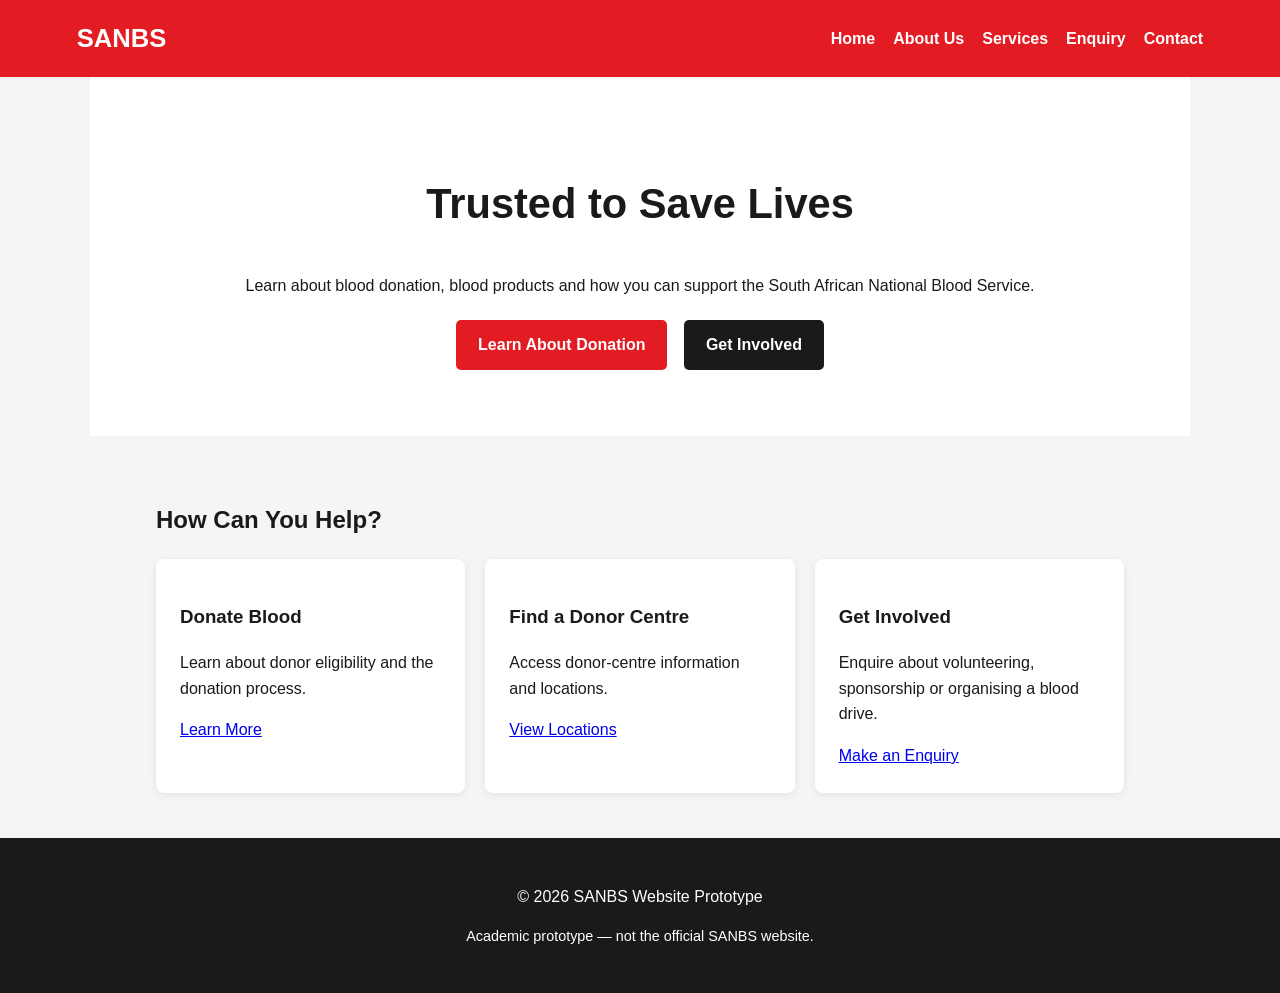
==== index.html @ 40730344 "first commit" ====
<!DOCTYPE html>
<html lang="en">
<head>
<meta charset="UTF-8">
<meta name="viewport" content="width=device-width, initial-scale=1.0">
<meta name="description" content="SANBS academic website prototype">
<title>SANBS | Home</title>
<link rel="stylesheet" href="css/style.css">
</head>
<body>
<header>
<nav aria-label="Main navigation">
<div class="logo">SANBS</div>
<ul>
<li><a href="index.html">Home</a></li>
<li><a href="about.html">About Us</a></li>
<li><a href="services.html">Services</a></li>
<li><a href="enquiry.html">Enquiry</a></li>
<li><a href="contact.html">Contact</a></li>
</ul>
</nav>
</header>
<main>
<section class="hero">
<h1>Trusted to Save Lives</h1>
<p>Learn about blood donation, blood products and how you can support the South African National Blood Service.</p>
<a class="button" href="services.html">Learn About Donation</a>
<a class="button secondary" href="enquiry.html">Get Involved</a>
</section>
<section><h2>How Can You Help?</h2><div class="cards">
<article class="card"><h3>Donate Blood</h3><p>Learn about donor eligibility and the donation process.</p><a href="services.html">Learn More</a></article>
<article class="card"><h3>Find a Donor Centre</h3><p>Access donor-centre information and locations.</p><a href="contact.html">View Locations</a></article>
<article class="card"><h3>Get Involved</h3><p>Enquire about volunteering, sponsorship or organising a blood drive.</p><a href="enquiry.html">Make an Enquiry</a></article>
</div></section>
</main>
<footer>
<p>&copy; 2026 SANBS Website Prototype</p>
<p class="small">Academic prototype — not the official SANBS website.</p>
</footer>
</body>
</html>
---- css/style.css ----
*{box-sizing:border-box}body{margin:0;font-family:Arial,sans-serif;line-height:1.6;color:#1A1A1A;background:#F5F5F5}header{background:#E31B23;color:#fff;padding:18px 6%}nav{display:flex;justify-content:space-between;align-items:center;gap:20px;flex-wrap:wrap}.logo{font-size:1.6rem;font-weight:bold}nav ul{list-style:none;display:flex;gap:18px;padding:0;margin:0;flex-wrap:wrap}nav a{color:#fff;text-decoration:none;font-weight:bold}nav a:hover{ text-decoration:underline}main{max-width:1100px;margin:auto}.hero,.page{background:#fff;padding:60px 6%}.hero{text-align:center}.hero h1{font-size:2.6rem}.page-title{background:#1A1A1A;color:#fff;padding:45px 6%}section{padding:45px 6%}.cards{display:grid;grid-template-columns:repeat(auto-fit,minmax(220px,1fr));gap:20px}.card,form{background:#fff;padding:24px;border-radius:8px;box-shadow:0 2px 8px rgba(0,0,0,.08)}.button{display:inline-block;background:#E31B23;color:#fff;padding:12px 22px;text-decoration:none;border-radius:5px;margin:6px;font-weight:bold;border:0}.secondary{background:#1A1A1A}label{display:block;font-weight:bold;margin-top:15px}input,select,textarea{width:100%;padding:12px;margin-top:6px;border:1px solid #999;border-radius:4px}textarea{min-height:140px}footer{background:#1A1A1A;color:#fff;padding:30px 6%;text-align:center}.small{font-size:.9rem}
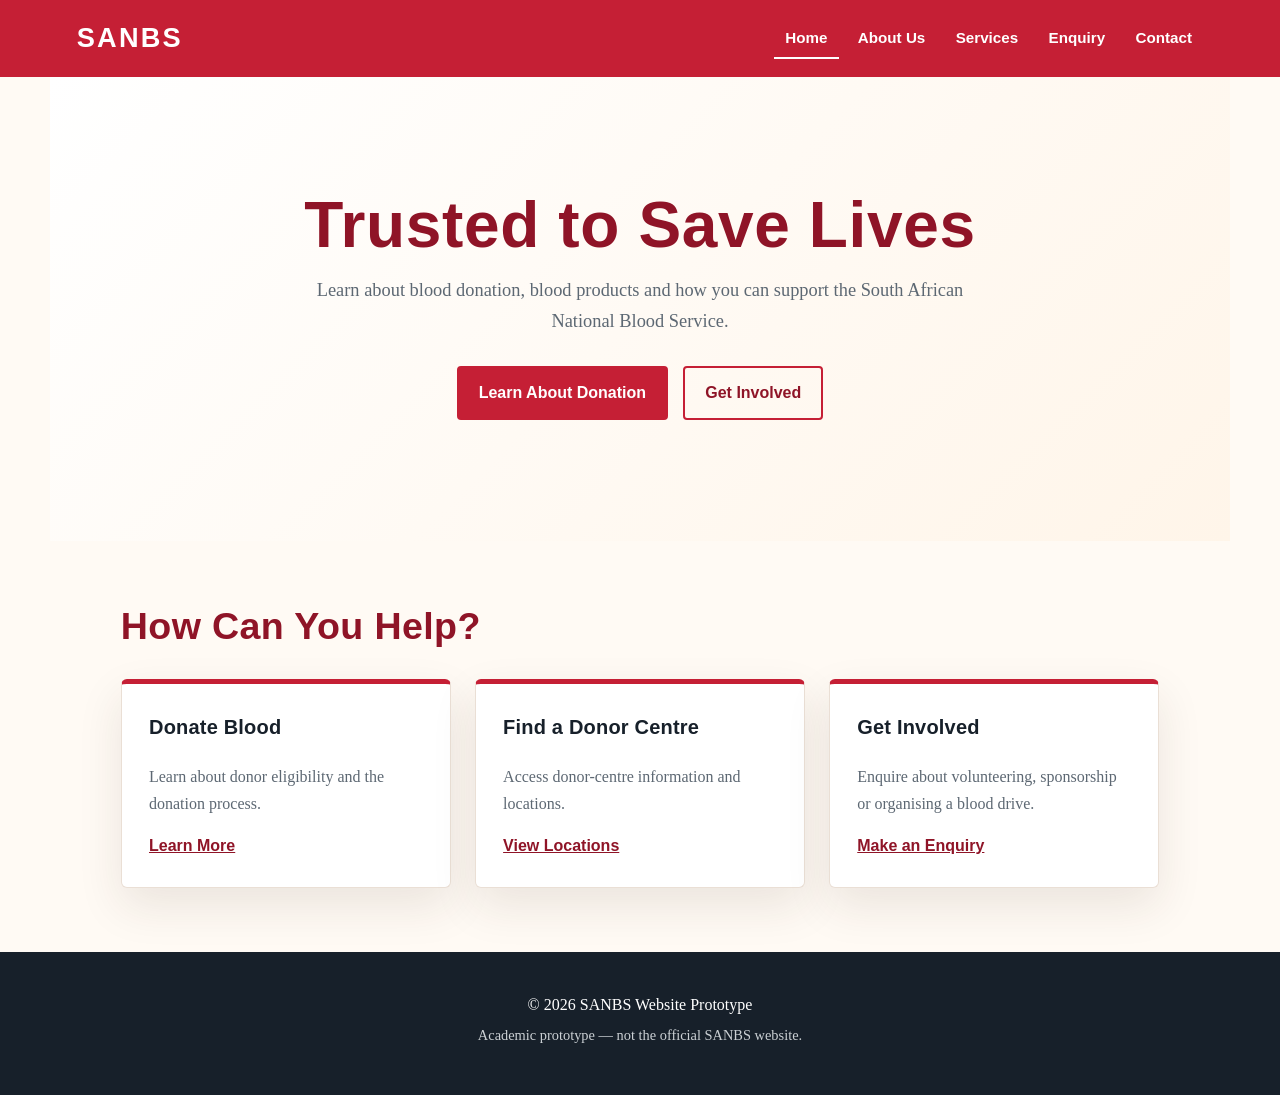
==== commit fdbf126c: "Part 2 CSS Cotent" ====
--- a/index.html
+++ b/index.html
@@ -8,11 +8,12 @@
 <link rel="stylesheet" href="css/style.css">
 </head>
 <body>
+<a class="skip-link" href="#main-content">Skip to main content</a>
 <header>
 <nav aria-label="Main navigation">
 <div class="logo">SANBS</div>
 <ul>
-<li><a href="index.html">Home</a></li>
+<li><a href="index.html" aria-current="page">Home</a></li>
 <li><a href="about.html">About Us</a></li>
 <li><a href="services.html">Services</a></li>
 <li><a href="enquiry.html">Enquiry</a></li>
@@ -20,7 +21,7 @@
 </ul>
 </nav>
 </header>
-<main>
+<main id="main-content">
 <section class="hero">
 <h1>Trusted to Save Lives</h1>
 <p>Learn about blood donation, blood products and how you can support the South African National Blood Service.</p>
--- a/css/style.css
+++ b/css/style.css
@@ -1 +1,85 @@
-*{box-sizing:border-box}body{margin:0;font-family:Arial,sans-serif;line-height:1.6;color:#1A1A1A;background:#F5F5F5}header{background:#E31B23;color:#fff;padding:18px 6%}nav{display:flex;justify-content:space-between;align-items:center;gap:20px;flex-wrap:wrap}.logo{font-size:1.6rem;font-weight:bold}nav ul{list-style:none;display:flex;gap:18px;padding:0;margin:0;flex-wrap:wrap}nav a{color:#fff;text-decoration:none;font-weight:bold}nav a:hover{ text-decoration:underline}main{max-width:1100px;margin:auto}.hero,.page{background:#fff;padding:60px 6%}.hero{text-align:center}.hero h1{font-size:2.6rem}.page-title{background:#1A1A1A;color:#fff;padding:45px 6%}section{padding:45px 6%}.cards{display:grid;grid-template-columns:repeat(auto-fit,minmax(220px,1fr));gap:20px}.card,form{background:#fff;padding:24px;border-radius:8px;box-shadow:0 2px 8px rgba(0,0,0,.08)}.button{display:inline-block;background:#E31B23;color:#fff;padding:12px 22px;text-decoration:none;border-radius:5px;margin:6px;font-weight:bold;border:0}.secondary{background:#1A1A1A}label{display:block;font-weight:bold;margin-top:15px}input,select,textarea{width:100%;padding:12px;margin-top:6px;border:1px solid #999;border-radius:4px}textarea{min-height:140px}footer{background:#1A1A1A;color:#fff;padding:30px 6%;text-align:center}.small{font-size:.9rem}+:root {
+	--red: #c51f35;
+	--red-dark: #8f1427;
+	--ink: #17202a;
+	--muted: #5d6873;
+	--cream: #fffaf4;
+	--paper: #ffffff;
+	--line: #eadfd5;
+	--focus: #ffb84d;
+	--shadow: 0 18px 45px rgba(57, 35, 26, 0.1);
+}
+
+* { box-sizing: border-box; }
+html { scroll-behavior: smooth; }
+body {
+	margin: 0;
+	background: var(--cream);
+	color: var(--ink);
+	font-family: Georgia, 'Times New Roman', serif;
+	font-size: 1rem;
+	line-height: 1.65;
+}
+
+h1, h2, h3, p { margin-top: 0; }
+h1, h2, h3, .logo { font-family: 'Trebuchet MS', Arial, sans-serif; letter-spacing: 0.01em; }
+h1 { font-size: clamp(2.4rem, 5vw, 4.6rem); line-height: 1.05; margin-bottom: 1rem; }
+h2 { color: var(--red-dark); font-size: clamp(1.7rem, 3vw, 2.35rem); line-height: 1.15; }
+h3 { font-size: 1.25rem; }
+a { color: var(--red-dark); }
+a:focus-visible, button:focus-visible, input:focus-visible, select:focus-visible, textarea:focus-visible {
+	outline: 3px solid var(--focus);
+	outline-offset: 3px;
+}
+.skip-link { background: var(--ink); color: #fff; left: 1rem; padding: 0.6rem 1rem; position: absolute; top: -4rem; z-index: 2; }
+.skip-link:focus { top: 1rem; }
+
+header { background: var(--red); color: #fff; padding: 1rem 6%; }
+nav { align-items: center; display: flex; gap: 2rem; justify-content: space-between; margin: 0 auto; max-width: 1180px; }
+.logo { color: #fff; font-size: 1.7rem; font-weight: 700; letter-spacing: 0.08em; }
+nav ul { align-items: center; display: flex; flex-wrap: wrap; gap: 0.5rem; list-style: none; margin: 0; padding: 0; }
+nav a { border-bottom: 2px solid transparent; color: #fff; display: block; font-family: 'Trebuchet MS', Arial, sans-serif; font-size: 0.95rem; font-weight: 700; padding: 0.45rem 0.7rem; text-decoration: none; }
+nav a:hover, nav a[aria-current='page'] { border-bottom-color: #fff; }
+
+main { margin: 0 auto; max-width: 1180px; }
+section { padding: 4rem 6%; }
+.hero { background: linear-gradient(135deg, #fff 0%, #fff5e9 100%); padding: clamp(4rem, 9vw, 8rem) 10%; text-align: center; }
+.hero p { color: var(--muted); font-size: 1.15rem; margin: 0 auto 1.5rem; max-width: 680px; }
+.hero h1 { color: var(--red-dark); }
+.page-title { background: var(--ink); color: #fff; padding: 4rem 6%; }
+.page-title h1 { color: #fff; margin-bottom: 0.5rem; }
+.page-title p { color: #f3ddd4; margin-bottom: 0; }
+.cards { display: grid; gap: 1.5rem; grid-template-columns: repeat(3, 1fr); }
+.card, form { background: var(--paper); border: 1px solid var(--line); border-radius: 6px; box-shadow: var(--shadow); padding: 1.7rem; }
+.card { border-top: 5px solid var(--red); }
+.card p { color: var(--muted); }
+.card a { font-family: 'Trebuchet MS', Arial, sans-serif; font-weight: 700; }
+.button { background: var(--red); border: 2px solid var(--red); border-radius: 4px; color: #fff; display: inline-block; font-family: 'Trebuchet MS', Arial, sans-serif; font-weight: 700; margin: 0.35rem; padding: 0.75rem 1.25rem; text-decoration: none; transition: background 160ms ease, transform 160ms ease; }
+.button:hover { background: var(--red-dark); border-color: var(--red-dark); transform: translateY(-2px); }
+.secondary { background: transparent; color: var(--red-dark); }
+.secondary:hover { color: #fff; }
+ol { display: grid; gap: 0.8rem; padding-left: 1.5rem; }
+li::marker { color: var(--red); font-weight: 700; }
+label { display: block; font-family: 'Trebuchet MS', Arial, sans-serif; font-weight: 700; margin-top: 1rem; }
+input, select, textarea { background: #fffdfa; border: 1px solid #bcaea4; border-radius: 4px; font: inherit; margin-top: 0.35rem; padding: 0.75rem; width: 100%; }
+textarea { min-height: 9rem; resize: vertical; }
+form .button { cursor: pointer; margin: 1.5rem 0 0; }
+footer { background: var(--ink); color: #fff; padding: 2.5rem 6%; text-align: center; }
+footer p { margin-bottom: 0.4rem; }
+.small { color: #cbd0d4; font-size: 0.9rem; }
+
+@media (max-width: 760px) {
+	header { padding: 1rem 5%; }
+	nav { align-items: flex-start; flex-direction: column; gap: 0.7rem; }
+	nav ul { gap: 0.2rem; }
+	nav a { padding: 0.35rem 0.5rem; }
+	section { padding: 3rem 5%; }
+	.hero { padding: 4.5rem 7%; }
+	.cards { grid-template-columns: 1fr; }
+	.page-title { padding: 3rem 5%; }
+}
+
+@media (prefers-reduced-motion: reduce) {
+	html { scroll-behavior: auto; }
+	.button { transition: none; }
+}
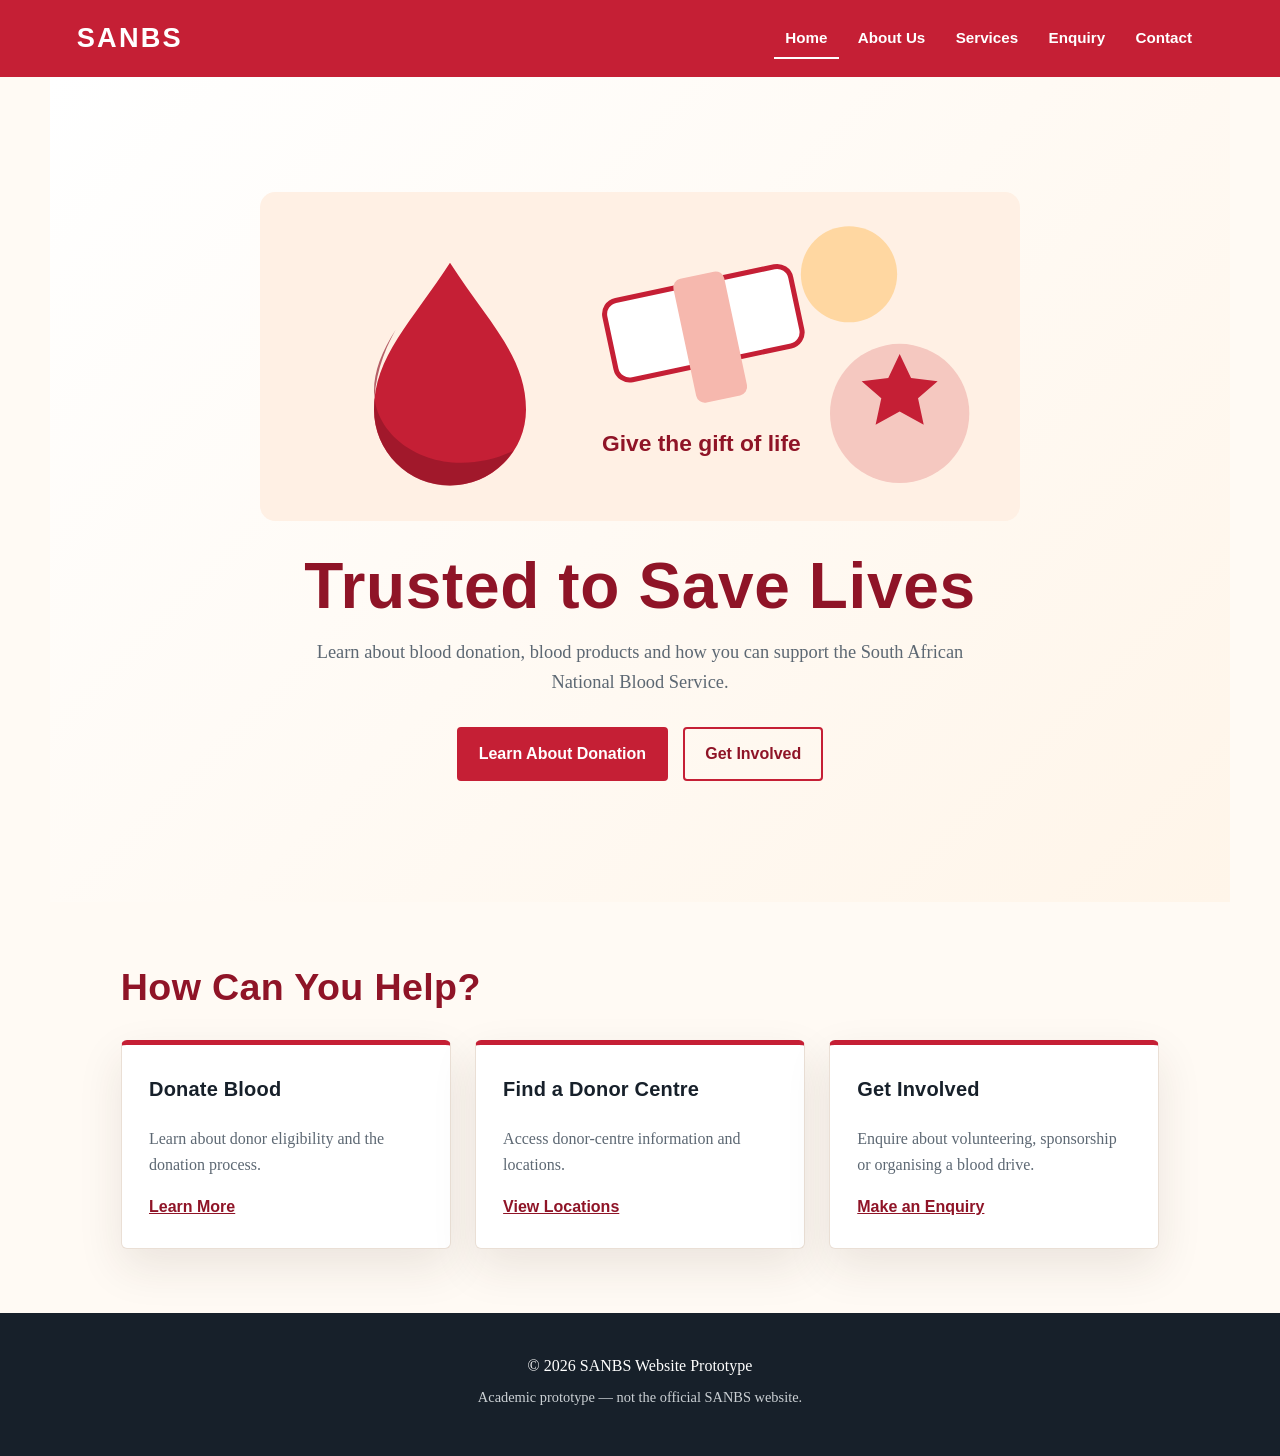
==== commit a5410dea: "CSS updates for responsive hero image and text alignment" ====
--- a/index.html
+++ b/index.html
@@ -23,6 +23,10 @@
 </header>
 <main id="main-content">
 <section class="hero">
+<picture class="hero-image">
+<source media="(max-width: 760px)" srcset="images/hero-blood-mobile.svg 700w" sizes="92vw">
+<img src="images/hero-blood-wide.svg" srcset="images/hero-blood-mobile.svg 700w, images/hero-blood-wide.svg 1200w" sizes="(max-width: 760px) 92vw, 760px" width="1200" height="520" alt="Illustration of a blood drop, bandage and heart symbol">
+</picture>
 <h1>Trusted to Save Lives</h1>
 <p>Learn about blood donation, blood products and how you can support the South African National Blood Service.</p>
 <a class="button" href="services.html">Learn About Donation</a>
--- a/css/style.css
+++ b/css/style.css
@@ -44,6 +44,8 @@
 main { margin: 0 auto; max-width: 1180px; }
 section { padding: 4rem 6%; }
 .hero { background: linear-gradient(135deg, #fff 0%, #fff5e9 100%); padding: clamp(4rem, 9vw, 8rem) 10%; text-align: center; }
+.hero-image { display: block; margin: 0 auto 2rem; max-width: 760px; }
+.hero-image img { border-radius: 12px; display: block; height: auto; width: 100%; }
 .hero p { color: var(--muted); font-size: 1.15rem; margin: 0 auto 1.5rem; max-width: 680px; }
 .hero h1 { color: var(--red-dark); }
 .page-title { background: var(--ink); color: #fff; padding: 4rem 6%; }
@@ -56,6 +58,7 @@
 .card a { font-family: 'Trebuchet MS', Arial, sans-serif; font-weight: 700; }
 .button { background: var(--red); border: 2px solid var(--red); border-radius: 4px; color: #fff; display: inline-block; font-family: 'Trebuchet MS', Arial, sans-serif; font-weight: 700; margin: 0.35rem; padding: 0.75rem 1.25rem; text-decoration: none; transition: background 160ms ease, transform 160ms ease; }
 .button:hover { background: var(--red-dark); border-color: var(--red-dark); transform: translateY(-2px); }
+.button:active { transform: translateY(0); }
 .secondary { background: transparent; color: var(--red-dark); }
 .secondary:hover { color: #fff; }
 ol { display: grid; gap: 0.8rem; padding-left: 1.5rem; }
@@ -79,6 +82,12 @@
 	.page-title { padding: 3rem 5%; }
 }
 
+@media (min-width: 761px) and (max-width: 1024px) {
+	section { padding-left: 5%; padding-right: 5%; }
+	.hero { padding-left: 7%; padding-right: 7%; }
+	.cards { grid-template-columns: repeat(2, 1fr); }
+}
+
 @media (prefers-reduced-motion: reduce) {
 	html { scroll-behavior: auto; }
 	.button { transition: none; }
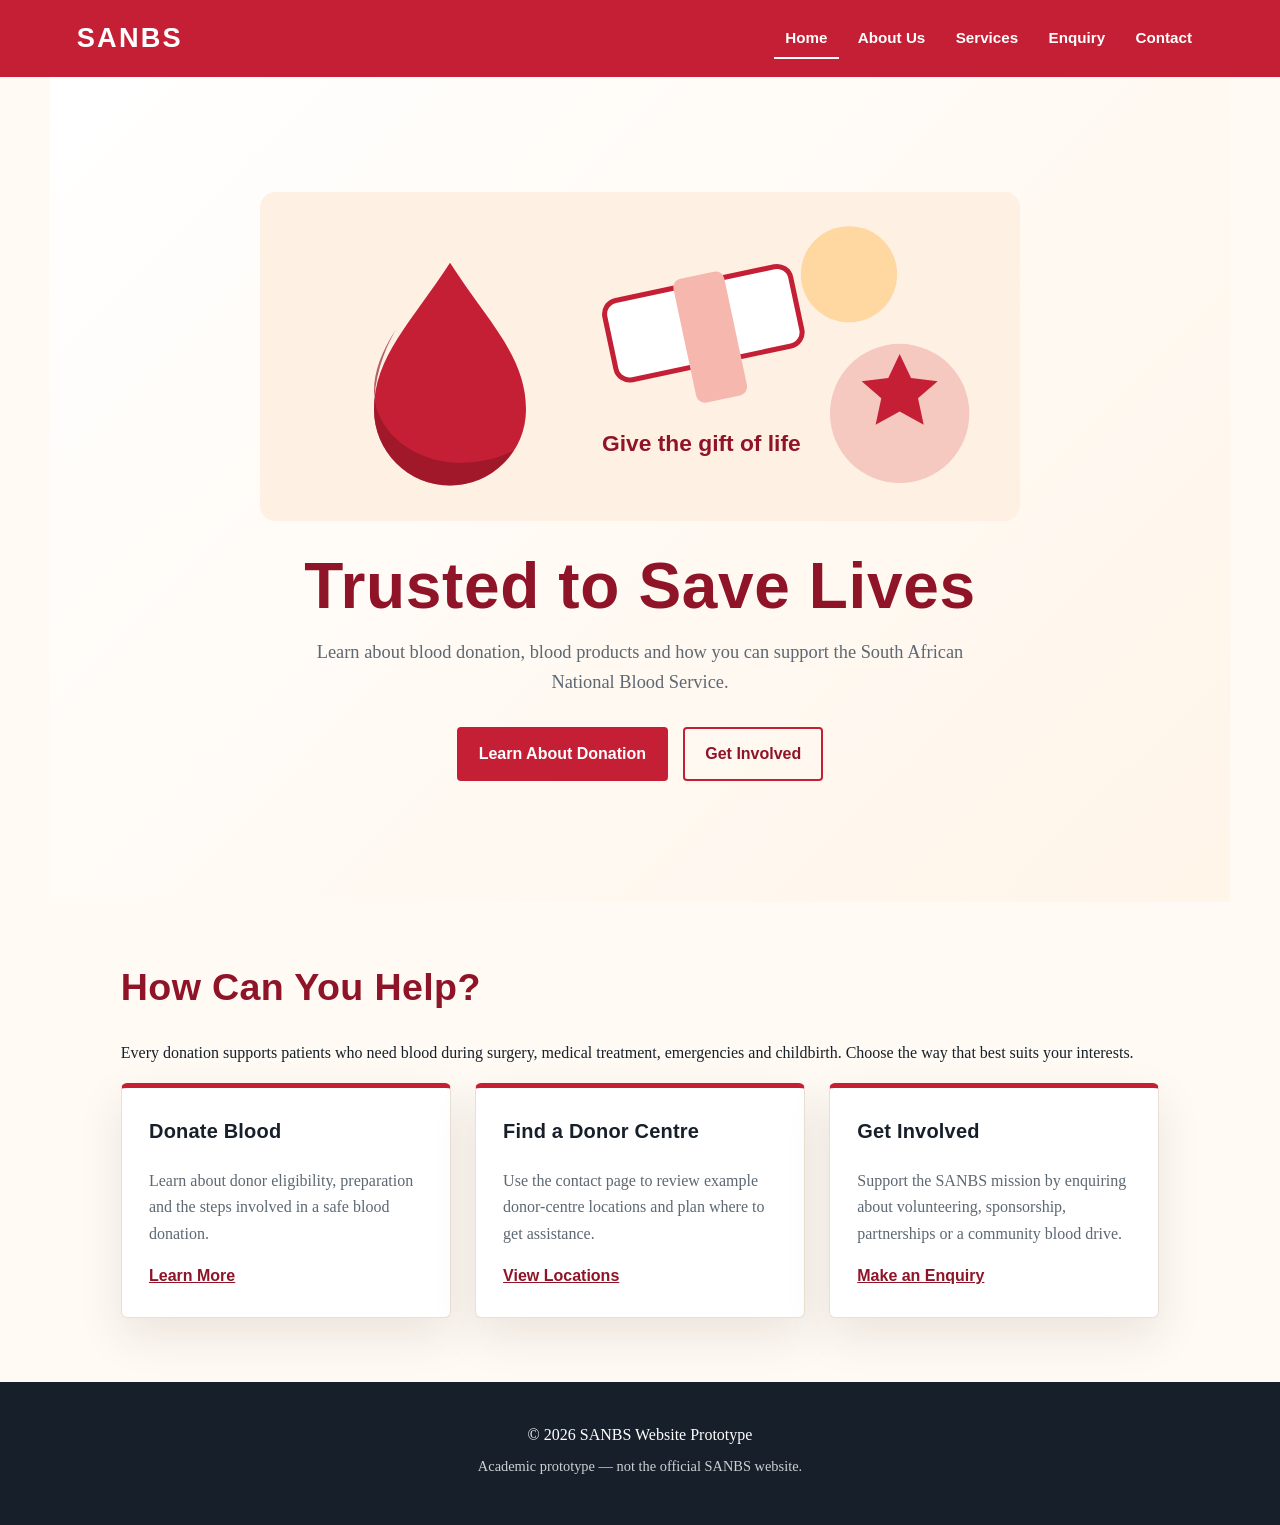
==== commit 0890845c: "Added a responsive hero image and a new section on the homepage that provides information on how use" ====
--- a/index.html
+++ b/index.html
@@ -32,11 +32,15 @@
 <a class="button" href="services.html">Learn About Donation</a>
 <a class="button secondary" href="enquiry.html">Get Involved</a>
 </section>
-<section><h2>How Can You Help?</h2><div class="cards">
-<article class="card"><h3>Donate Blood</h3><p>Learn about donor eligibility and the donation process.</p><a href="services.html">Learn More</a></article>
-<article class="card"><h3>Find a Donor Centre</h3><p>Access donor-centre information and locations.</p><a href="contact.html">View Locations</a></article>
-<article class="card"><h3>Get Involved</h3><p>Enquire about volunteering, sponsorship or organising a blood drive.</p><a href="enquiry.html">Make an Enquiry</a></article>
-</div></section>
+<section aria-labelledby="help-heading">
+<h2 id="help-heading">How Can You Help?</h2>
+<p>Every donation supports patients who need blood during surgery, medical treatment, emergencies and childbirth. Choose the way that best suits your interests.</p>
+<div class="cards">
+<article class="card"><h3>Donate Blood</h3><p>Learn about donor eligibility, preparation and the steps involved in a safe blood donation.</p><a href="services.html">Learn More</a></article>
+<article class="card"><h3>Find a Donor Centre</h3><p>Use the contact page to review example donor-centre locations and plan where to get assistance.</p><a href="contact.html">View Locations</a></article>
+<article class="card"><h3>Get Involved</h3><p>Support the SANBS mission by enquiring about volunteering, sponsorship, partnerships or a community blood drive.</p><a href="enquiry.html">Make an Enquiry</a></article>
+</div>
+</section>
 </main>
 <footer>
 <p>&copy; 2026 SANBS Website Prototype</p>
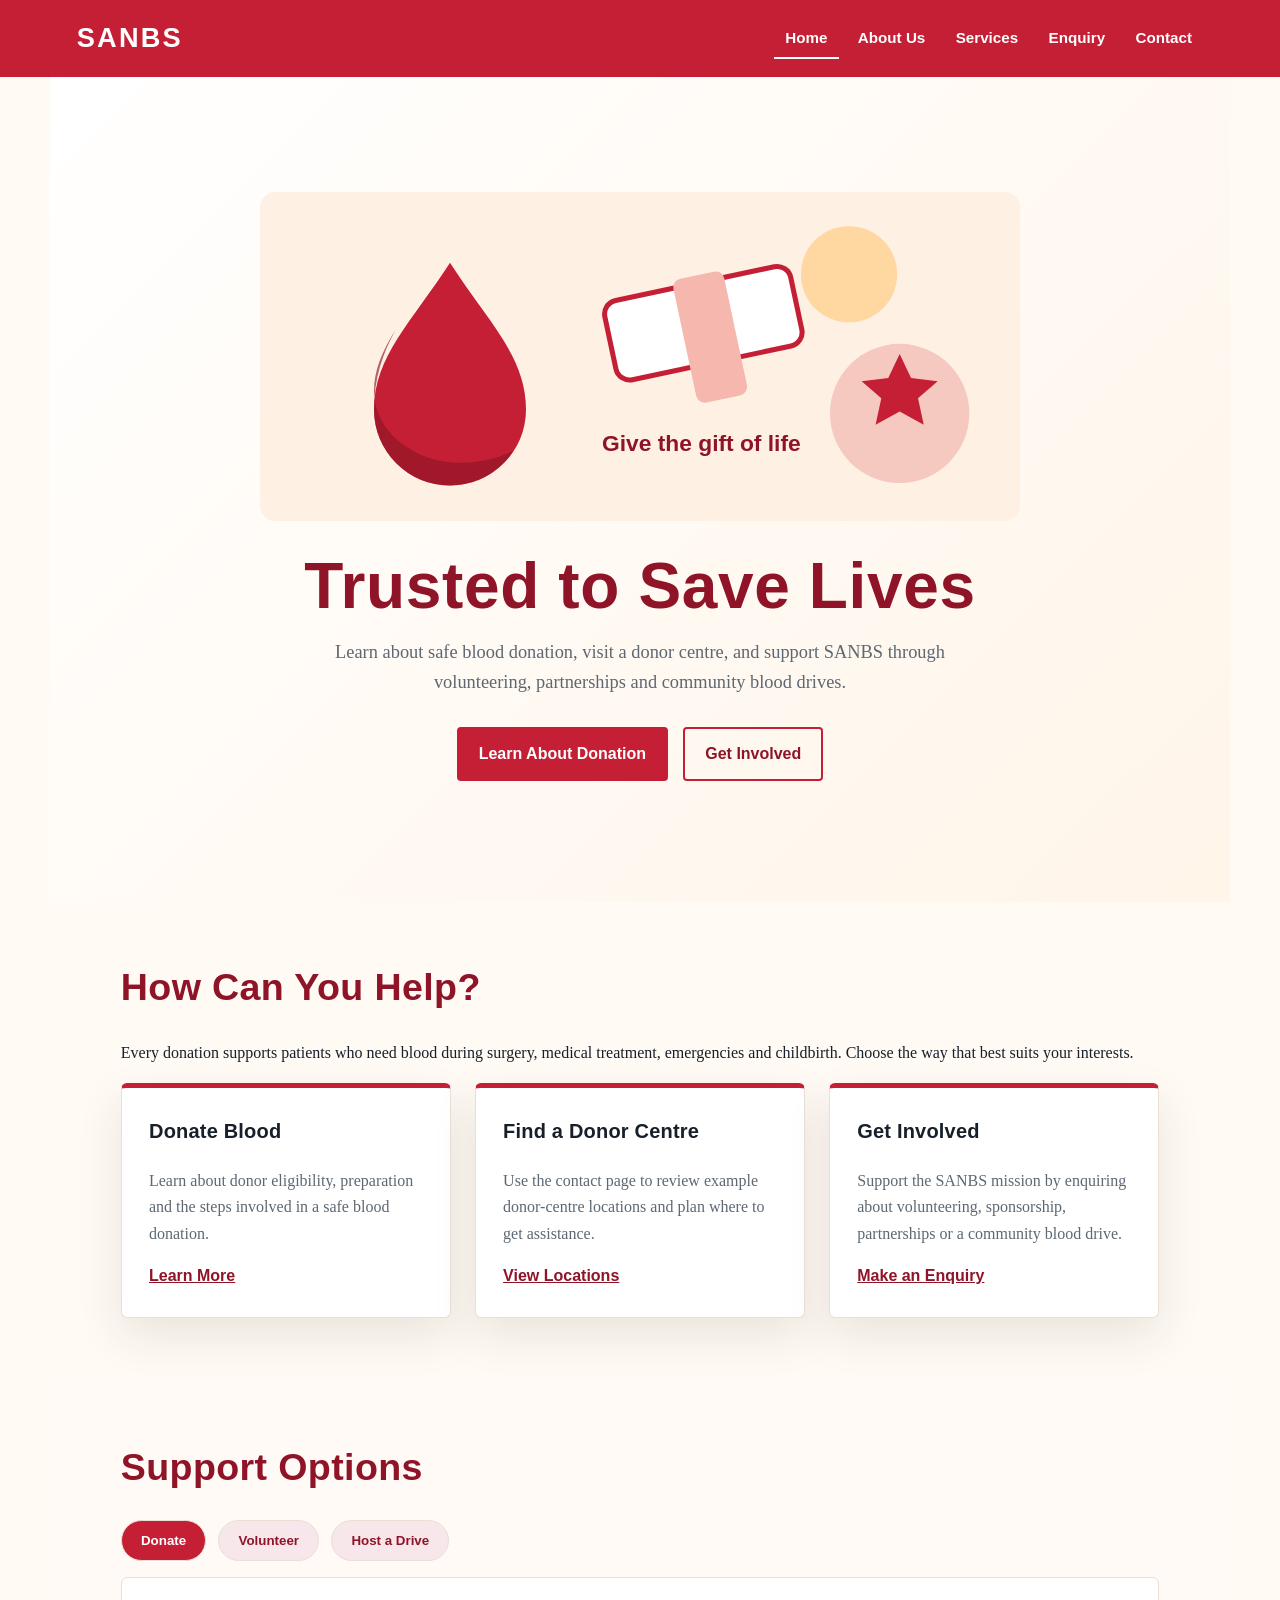
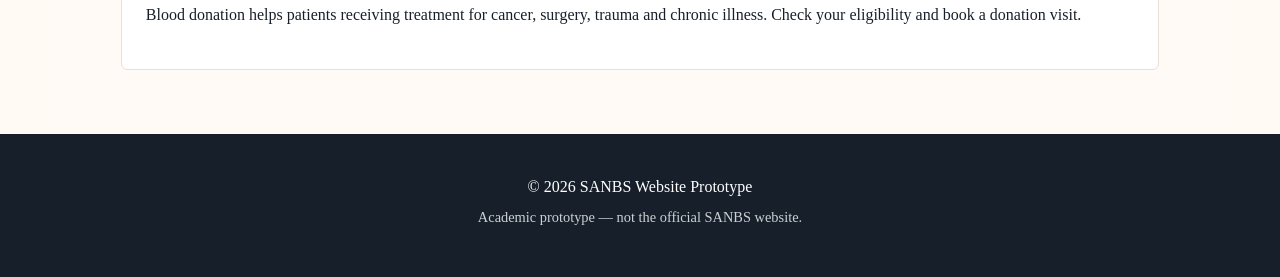
==== commit 63649987: "Contact form validation." ====
--- a/index.html
+++ b/index.html
@@ -3,9 +3,12 @@
 <head>
 <meta charset="UTF-8">
 <meta name="viewport" content="width=device-width, initial-scale=1.0">
-<meta name="description" content="SANBS academic website prototype">
-<title>SANBS | Home</title>
+<meta name="description" content="Learn how to donate blood, find donor centres and support SANBS through volunteering, partnerships and community blood drives in South Africa.">
+<meta name="keywords" content="SANBS, blood donation South Africa, donor centre, volunteer blood drive, support blood donation">
+<meta name="author" content="Litha Mbawu">
+<title>SANBS | Blood Donation, Donor Centres and Community Support</title>
 <link rel="stylesheet" href="css/style.css">
+<script defer src="js/script.js"></script>
 </head>
 <body>
 <a class="skip-link" href="#main-content">Skip to main content</a>
@@ -28,7 +31,7 @@
 <img src="images/hero-blood-wide.svg" srcset="images/hero-blood-mobile.svg 700w, images/hero-blood-wide.svg 1200w" sizes="(max-width: 760px) 92vw, 760px" width="1200" height="520" alt="Illustration of a blood drop, bandage and heart symbol">
 </picture>
 <h1>Trusted to Save Lives</h1>
-<p>Learn about blood donation, blood products and how you can support the South African National Blood Service.</p>
+<p>Learn about safe blood donation, visit a donor centre, and support SANBS through volunteering, partnerships and community blood drives.</p>
 <a class="button" href="services.html">Learn About Donation</a>
 <a class="button secondary" href="enquiry.html">Get Involved</a>
 </section>
@@ -41,6 +44,25 @@
 <article class="card"><h3>Get Involved</h3><p>Support the SANBS mission by enquiring about volunteering, sponsorship, partnerships or a community blood drive.</p><a href="enquiry.html">Make an Enquiry</a></article>
 </div>
 </section>
+<section class="info-panel" aria-labelledby="support-heading">
+<h2 id="support-heading">Support Options</h2>
+<div class="tabs" data-tabs>
+<button class="tab is-active" type="button" role="tab" aria-selected="true" aria-controls="panel-donate" id="tab-donate">Donate</button>
+<button class="tab" type="button" role="tab" aria-selected="false" aria-controls="panel-volunteer" id="tab-volunteer">Volunteer</button>
+<button class="tab" type="button" role="tab" aria-selected="false" aria-controls="panel-drive" id="tab-drive">Host a Drive</button>
+</div>
+<div class="tab-panels">
+<article class="tab-panel is-active" id="panel-donate" role="tabpanel" aria-labelledby="tab-donate">
+<p>Blood donation helps patients receiving treatment for cancer, surgery, trauma and chronic illness. Check your eligibility and book a donation visit.</p>
+</article>
+<article class="tab-panel" id="panel-volunteer" role="tabpanel" aria-labelledby="tab-volunteer" hidden>
+<p>Volunteers can support awareness campaigns, donor recruitment, community outreach and events that help SANBS reach more communities.</p>
+</article>
+<article class="tab-panel" id="panel-drive" role="tabpanel" aria-labelledby="tab-drive" hidden>
+<p>Schools, workplaces and community groups can host a blood drive to make blood donation accessible and encourage regular donors.</p>
+</article>
+</div>
+</section>
 </main>
 <footer>
 <p>&copy; 2026 SANBS Website Prototype</p>
--- a/css/style.css
+++ b/css/style.css
@@ -8,6 +8,8 @@
 	--line: #eadfd5;
 	--focus: #ffb84d;
 	--shadow: 0 18px 45px rgba(57, 35, 26, 0.1);
+	--success: #1d7f4a;
+	--error: #b42318;
 }
 
 * { box-sizing: border-box; }
@@ -54,7 +56,11 @@
 .cards { display: grid; gap: 1.5rem; grid-template-columns: repeat(3, 1fr); }
 .card, form { background: var(--paper); border: 1px solid var(--line); border-radius: 6px; box-shadow: var(--shadow); padding: 1.7rem; }
 .card { border-top: 5px solid var(--red); }
+.image-cards .card { overflow: hidden; padding: 0 0 1.7rem; }
+.image-cards .card img { aspect-ratio: 1; display: block; height: auto; margin-bottom: 1.35rem; object-fit: cover; width: 100%; }
+.image-cards .card h3, .image-cards .card p, .image-cards .card a { margin-left: 1.7rem; margin-right: 1.7rem; }
 .card p { color: var(--muted); }
+.card address { color: var(--muted); font-style: normal; margin-bottom: 1rem; }
 .card a { font-family: 'Trebuchet MS', Arial, sans-serif; font-weight: 700; }
 .button { background: var(--red); border: 2px solid var(--red); border-radius: 4px; color: #fff; display: inline-block; font-family: 'Trebuchet MS', Arial, sans-serif; font-weight: 700; margin: 0.35rem; padding: 0.75rem 1.25rem; text-decoration: none; transition: background 160ms ease, transform 160ms ease; }
 .button:hover { background: var(--red-dark); border-color: var(--red-dark); transform: translateY(-2px); }
@@ -66,7 +72,40 @@
 label { display: block; font-family: 'Trebuchet MS', Arial, sans-serif; font-weight: 700; margin-top: 1rem; }
 input, select, textarea { background: #fffdfa; border: 1px solid #bcaea4; border-radius: 4px; font: inherit; margin-top: 0.35rem; padding: 0.75rem; width: 100%; }
 textarea { min-height: 9rem; resize: vertical; }
+fieldset { border: 0; margin: 0; padding: 0; }
+fieldset + fieldset { border-top: 1px solid var(--line); margin-top: 1.5rem; padding-top: 1rem; }
+legend { color: var(--red-dark); font-family: 'Trebuchet MS', Arial, sans-serif; font-size: 1.2rem; font-weight: 700; padding: 0; }
 form .button { cursor: pointer; margin: 1.5rem 0 0; }
+.field-group { margin-bottom: 1rem; }
+.field-error { color: var(--error); display: block; font-size: 0.85rem; min-height: 1.2em; margin-top: 0.35rem; }
+.form-feedback { border-radius: 6px; font-family: 'Trebuchet MS', Arial, sans-serif; margin-top: 1rem; padding: 0.8rem 1rem; }
+.form-feedback.success { background: #eaf7ef; border: 1px solid #9ad1b0; color: var(--success); }
+.form-feedback.error { background: #fdecec; border: 1px solid #f3b5b3; color: var(--error); }
+.checkbox-row { align-items: center; display: flex; gap: 0.8rem; margin-top: 1rem; }
+.checkbox-row input { margin: 0; width: auto; }
+.checkbox-row label { margin-top: 0; }
+.search-label { margin-bottom: 0.5rem; }
+#serviceSearch { max-width: 440px; }
+.service-card[hidden], .accordion-content[hidden], .tab-panel[hidden] { display: none!important; }
+.empty-state { color: var(--muted); font-style: italic; margin-top: 1rem; }
+.tabs { display: flex; flex-wrap: wrap; gap: 0.75rem; margin: 1rem 0; }
+.tab { background: #f7e7ea; border: 1px solid var(--line); border-radius: 999px; color: var(--red-dark); cursor: pointer; font-family: 'Trebuchet MS', Arial, sans-serif; font-weight: 700; margin: 0; padding: 0.75rem 1.2rem; }
+.tab.is-active { background: var(--red); color: #fff; }
+.tab-panel { background: #fff; border: 1px solid var(--line); border-radius: 6px; padding: 1.5rem; }
+.accordion { display: grid; gap: 1rem; }
+.accordion-item { border: 1px solid var(--line); border-radius: 8px; overflow: hidden; }
+.accordion-trigger { background: #fff; border: 0; color: var(--ink); cursor: pointer; font: inherit; font-family: 'Trebuchet MS', Arial, sans-serif; font-weight: 700; padding: 1rem 1.25rem; text-align: left; width: 100%; }
+.accordion-content { background: #fff; padding: 0 1.25rem 1.25rem; }
+.gallery-grid { display: grid; gap: 1rem; grid-template-columns: repeat(4, minmax(0, 1fr)); }
+.gallery-item { background: transparent; border: 0; cursor: pointer; padding: 0; text-align: left; }
+.gallery-item img { border-radius: 10px; display: block; height: 220px; object-fit: cover; width: 100%; }
+.lightbox { background: rgba(17, 20, 28, 0.82); inset: 0; position: fixed; z-index: 20; }
+.lightbox-content { align-items: center; display: flex; flex-direction: column; justify-content: center; margin: 0 auto; max-width: 720px; padding: 2rem 1rem; position: relative; top: 50%; transform: translateY(-50%); }
+.lightbox-content img { border-radius: 12px; max-height: 70vh; max-width: min(90vw, 680px); width: auto; }
+.lightbox-caption { color: #fff; font-family: 'Trebuchet MS', Arial, sans-serif; margin-top: 1rem; }
+.lightbox-close { background: #fff; border: 0; border-radius: 999px; cursor: pointer; font-family: 'Trebuchet MS', Arial, sans-serif; font-weight: 700; margin-bottom: 1rem; padding: 0.7rem 1rem; }
+.map { height: 360px; width: 100%; }
+.info-panel { background: #fffaf6; }
 footer { background: var(--ink); color: #fff; padding: 2.5rem 6%; text-align: center; }
 footer p { margin-bottom: 0.4rem; }
 .small { color: #cbd0d4; font-size: 0.9rem; }
@@ -79,6 +118,7 @@
 	section { padding: 3rem 5%; }
 	.hero { padding: 4.5rem 7%; }
 	.cards { grid-template-columns: 1fr; }
+	.gallery-grid { grid-template-columns: repeat(2, minmax(0, 1fr)); }
 	.page-title { padding: 3rem 5%; }
 }
 
@@ -86,6 +126,7 @@
 	section { padding-left: 5%; padding-right: 5%; }
 	.hero { padding-left: 7%; padding-right: 7%; }
 	.cards { grid-template-columns: repeat(2, 1fr); }
+	.gallery-grid { grid-template-columns: repeat(2, minmax(0, 1fr)); }
 }
 
 @media (prefers-reduced-motion: reduce) {
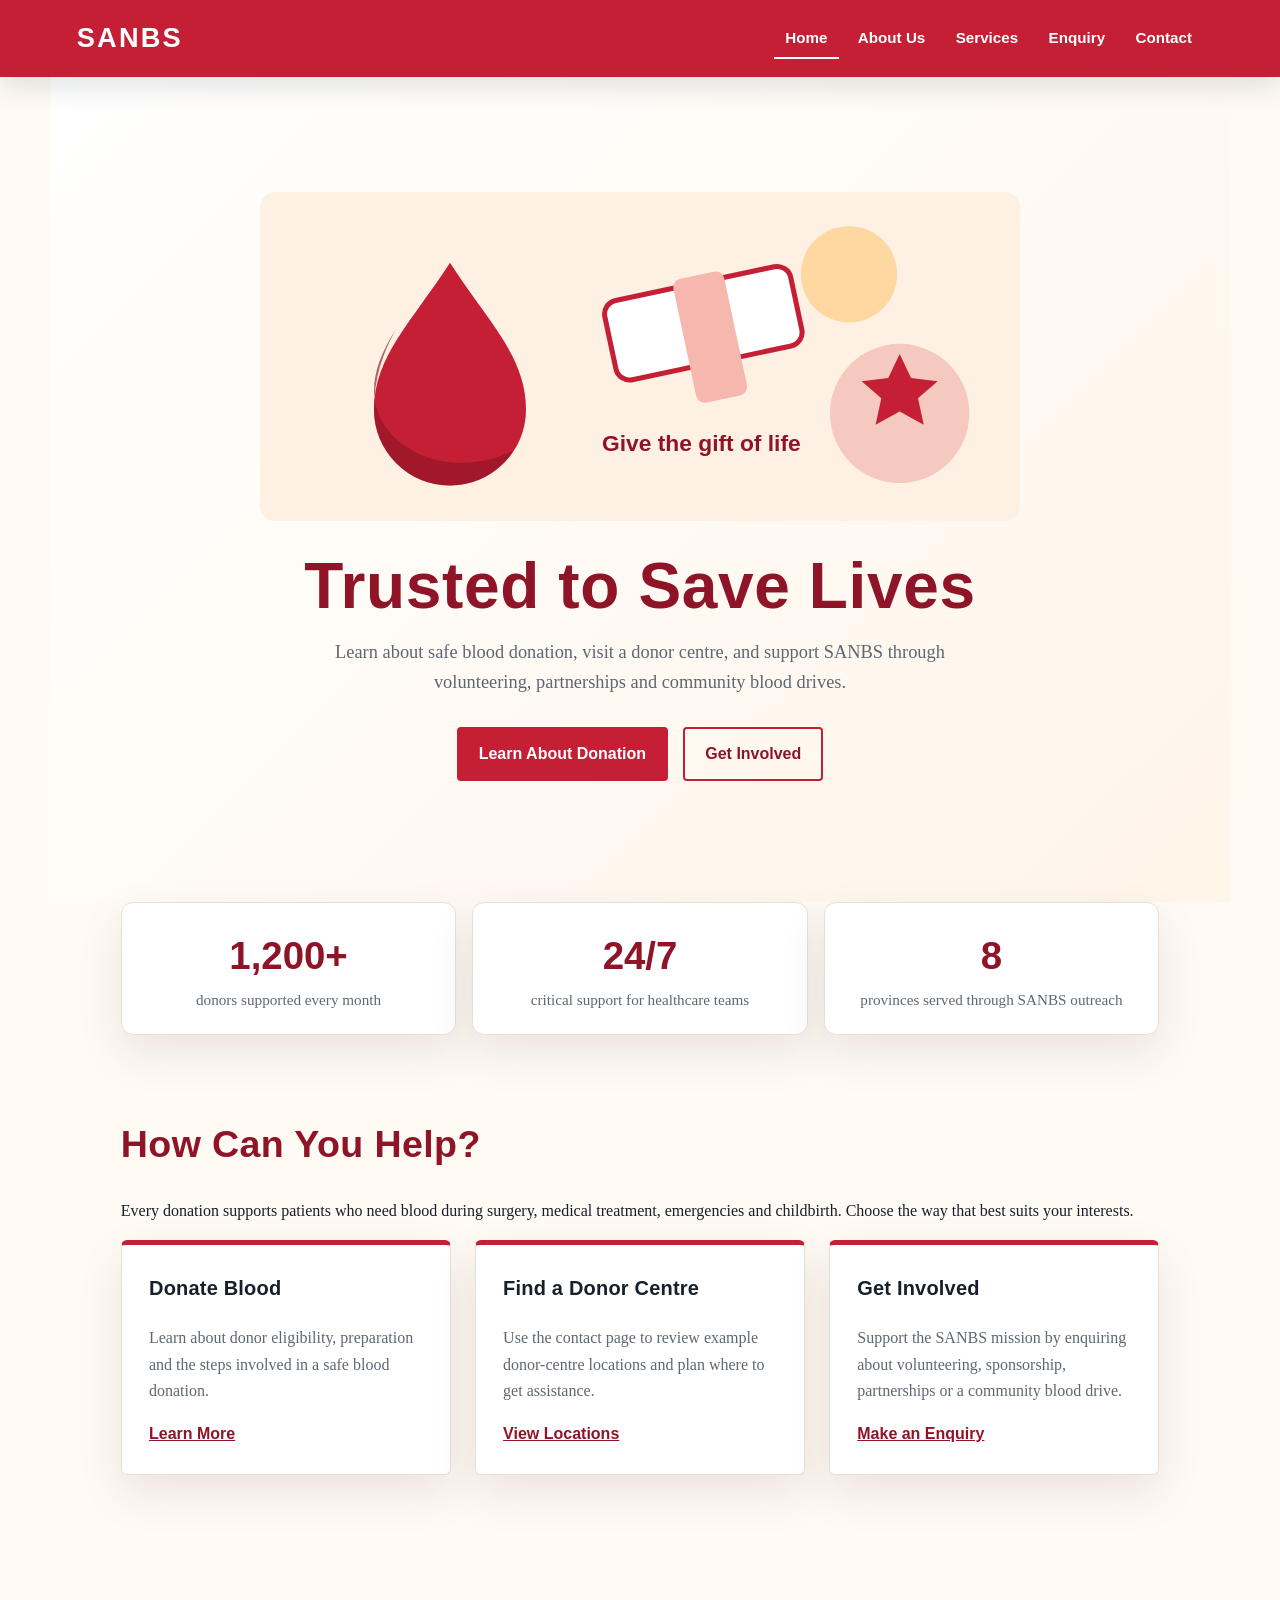
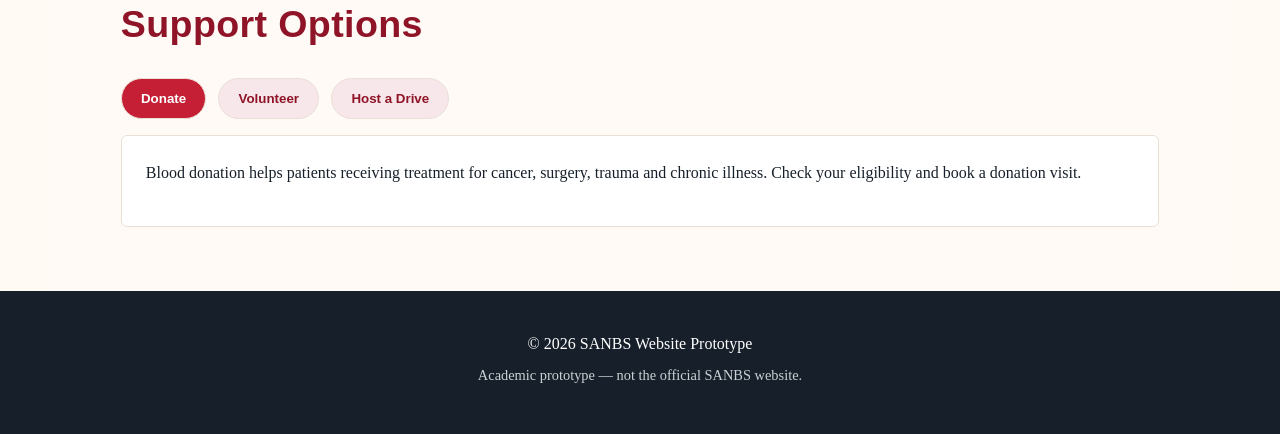
==== commit deed74e8: "inedx.html updated the title and added a new section for the about us page." ====
--- a/index.html
+++ b/index.html
@@ -35,6 +35,20 @@
 <a class="button" href="services.html">Learn About Donation</a>
 <a class="button secondary" href="enquiry.html">Get Involved</a>
 </section>
+<section class="quick-stats" aria-label="SANBS impact statistics">
+<div class="stat-item">
+<strong>1,200+</strong>
+<span>donors supported every month</span>
+</div>
+<div class="stat-item">
+<strong>24/7</strong>
+<span>critical support for healthcare teams</span>
+</div>
+<div class="stat-item">
+<strong>8</strong>
+<span>provinces served through SANBS outreach</span>
+</div>
+</section>
 <section aria-labelledby="help-heading">
 <h2 id="help-heading">How Can You Help?</h2>
 <p>Every donation supports patients who need blood during surgery, medical treatment, emergencies and childbirth. Choose the way that best suits your interests.</p>
--- a/css/style.css
+++ b/css/style.css
@@ -36,7 +36,7 @@
 .skip-link { background: var(--ink); color: #fff; left: 1rem; padding: 0.6rem 1rem; position: absolute; top: -4rem; z-index: 2; }
 .skip-link:focus { top: 1rem; }
 
-header { background: var(--red); color: #fff; padding: 1rem 6%; }
+header { background: var(--red); color: #fff; padding: 1rem 6%; position: sticky; top: 0; z-index: 10; box-shadow: 0 10px 25px rgba(23, 32, 42, 0.12); }
 nav { align-items: center; display: flex; gap: 2rem; justify-content: space-between; margin: 0 auto; max-width: 1180px; }
 .logo { color: #fff; font-size: 1.7rem; font-weight: 700; letter-spacing: 0.08em; }
 nav ul { align-items: center; display: flex; flex-wrap: wrap; gap: 0.5rem; list-style: none; margin: 0; padding: 0; }
@@ -47,6 +47,13 @@
 section { padding: 4rem 6%; }
 .hero { background: linear-gradient(135deg, #fff 0%, #fff5e9 100%); padding: clamp(4rem, 9vw, 8rem) 10%; text-align: center; }
 .hero-image { display: block; margin: 0 auto 2rem; max-width: 760px; }
+.quick-stats { display: grid; gap: 1rem; grid-template-columns: repeat(3, minmax(0, 1fr)); margin: 0 6% 0; padding: 0 0 1.5rem; }
+.stat-item { background: #fff; border: 1px solid var(--line); border-radius: 12px; box-shadow: var(--shadow); padding: 1.3rem; text-align: center; }
+.stat-item strong { color: var(--red-dark); display: block; font-family: 'Trebuchet MS', Arial, sans-serif; font-size: clamp(1.6rem, 3vw, 2.4rem); }
+.stat-item span { color: var(--muted); font-size: 0.95rem; }
+.card, form { background: var(--paper); border: 1px solid var(--line); border-radius: 6px; box-shadow: var(--shadow); padding: 1.7rem; }
+.card { border-top: 5px solid var(--red); transition: transform 180ms ease, box-shadow 180ms ease; }
+.card:hover { transform: translateY(-4px); box-shadow: 0 20px 40px rgba(57, 35, 26, 0.14); }
 .hero-image img { border-radius: 12px; display: block; height: auto; width: 100%; }
 .hero p { color: var(--muted); font-size: 1.15rem; margin: 0 auto 1.5rem; max-width: 680px; }
 .hero h1 { color: var(--red-dark); }
@@ -106,11 +113,16 @@
 .lightbox-close { background: #fff; border: 0; border-radius: 999px; cursor: pointer; font-family: 'Trebuchet MS', Arial, sans-serif; font-weight: 700; margin-bottom: 1rem; padding: 0.7rem 1rem; }
 .map { height: 360px; width: 100%; }
 .info-panel { background: #fffaf6; }
+.back-to-top { background: var(--red); border: none; border-radius: 999px; bottom: 1.5rem; box-shadow: var(--shadow); color: #fff; cursor: pointer; font-family: 'Trebuchet MS', Arial, sans-serif; font-weight: 700; opacity: 0; padding: 0.8rem 1rem; position: fixed; right: 1.5rem; transform: translateY(12px); transition: opacity 180ms ease, transform 180ms ease; visibility: hidden; z-index: 20; }
+.back-to-top.visible { opacity: 1; transform: translateY(0); visibility: visible; }
+
 footer { background: var(--ink); color: #fff; padding: 2.5rem 6%; text-align: center; }
 footer p { margin-bottom: 0.4rem; }
 .small { color: #cbd0d4; font-size: 0.9rem; }
 
 @media (max-width: 760px) {
+	.quick-stats { grid-template-columns: 1fr; margin: 0 5% 0; }
+
 	header { padding: 1rem 5%; }
 	nav { align-items: flex-start; flex-direction: column; gap: 0.7rem; }
 	nav ul { gap: 0.2rem; }
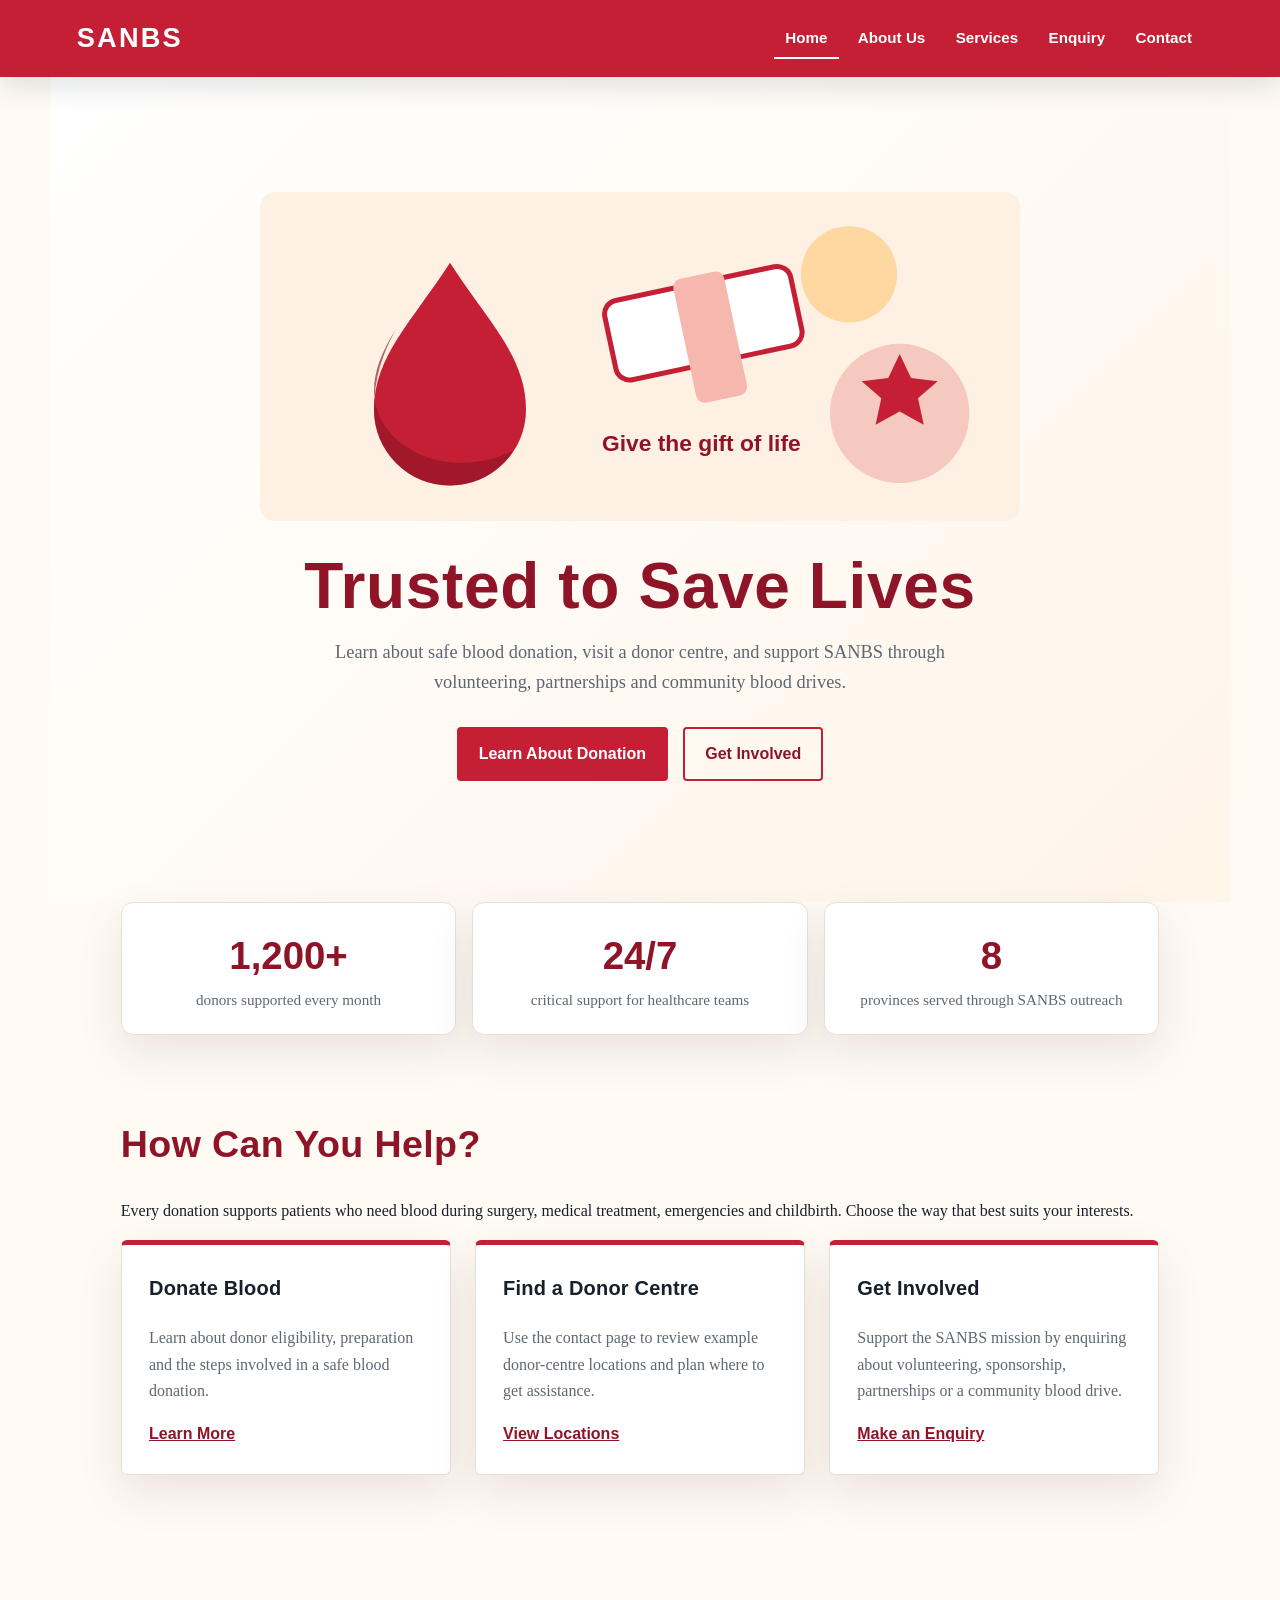
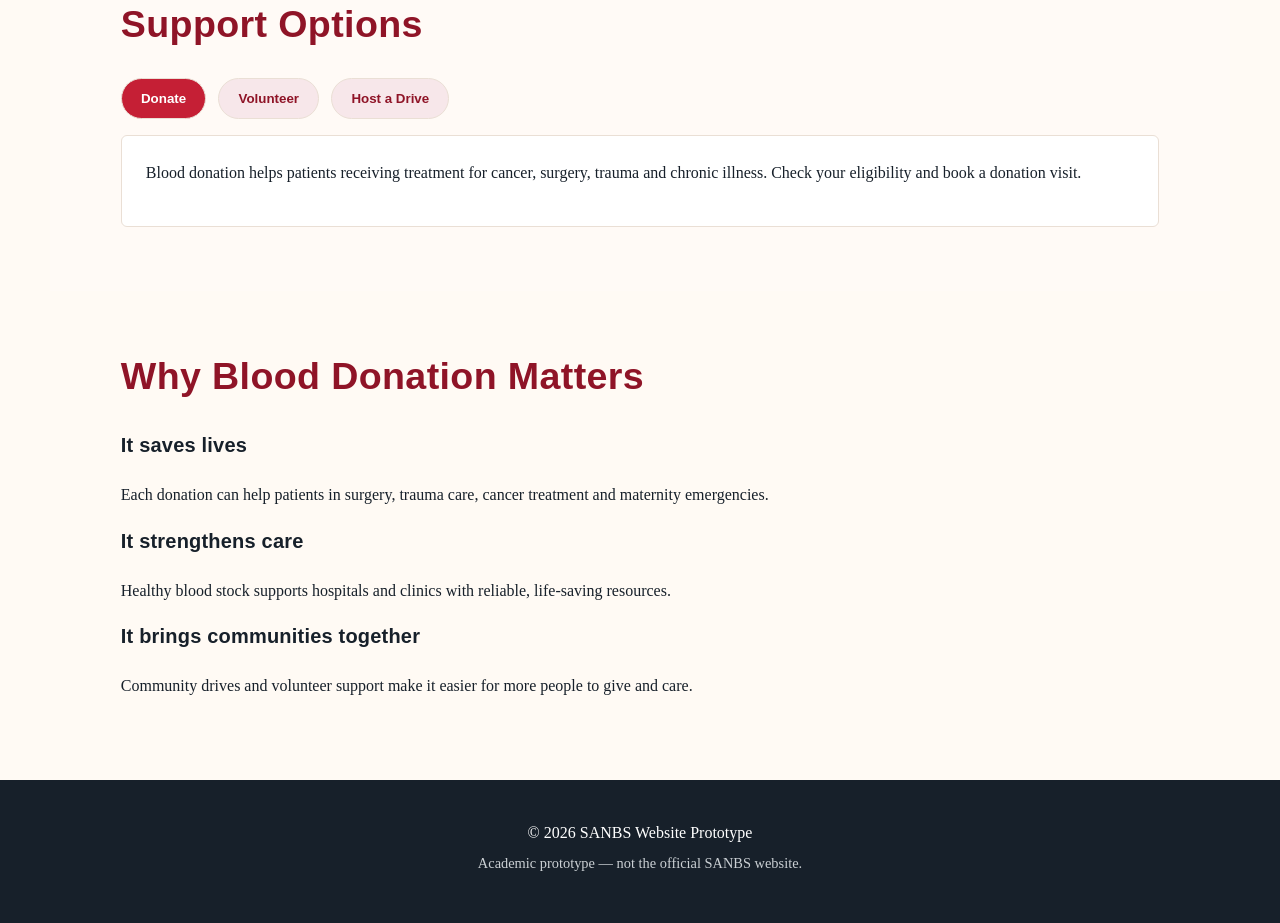
==== commit 83319c4b: "Addition of an index file to the SANBS website project, along with updates to the contact page to in" ====
--- a/index.html
+++ b/index.html
@@ -58,7 +58,7 @@
 <article class="card"><h3>Get Involved</h3><p>Support the SANBS mission by enquiring about volunteering, sponsorship, partnerships or a community blood drive.</p><a href="enquiry.html">Make an Enquiry</a></article>
 </div>
 </section>
-<section class="info-panel" aria-labelledby="support-heading">
+<section class="info-panel reveal" aria-labelledby="support-heading">
 <h2 id="support-heading">Support Options</h2>
 <div class="tabs" data-tabs>
 <button class="tab is-active" type="button" role="tab" aria-selected="true" aria-controls="panel-donate" id="tab-donate">Donate</button>
@@ -77,6 +77,23 @@
 </article>
 </div>
 </section>
+<section class="benefit-section reveal" aria-labelledby="benefit-heading">
+<h2 id="benefit-heading">Why Blood Donation Matters</h2>
+<div class="benefit-grid">
+<div class="benefit-card">
+<h3>It saves lives</h3>
+<p>Each donation can help patients in surgery, trauma care, cancer treatment and maternity emergencies.</p>
+</div>
+<div class="benefit-card">
+<h3>It strengthens care</h3>
+<p>Healthy blood stock supports hospitals and clinics with reliable, life-saving resources.</p>
+</div>
+<div class="benefit-card">
+<h3>It brings communities together</h3>
+<p>Community drives and volunteer support make it easier for more people to give and care.</p>
+</div>
+</div>
+</section>
 </main>
 <footer>
 <p>&copy; 2026 SANBS Website Prototype</p>
